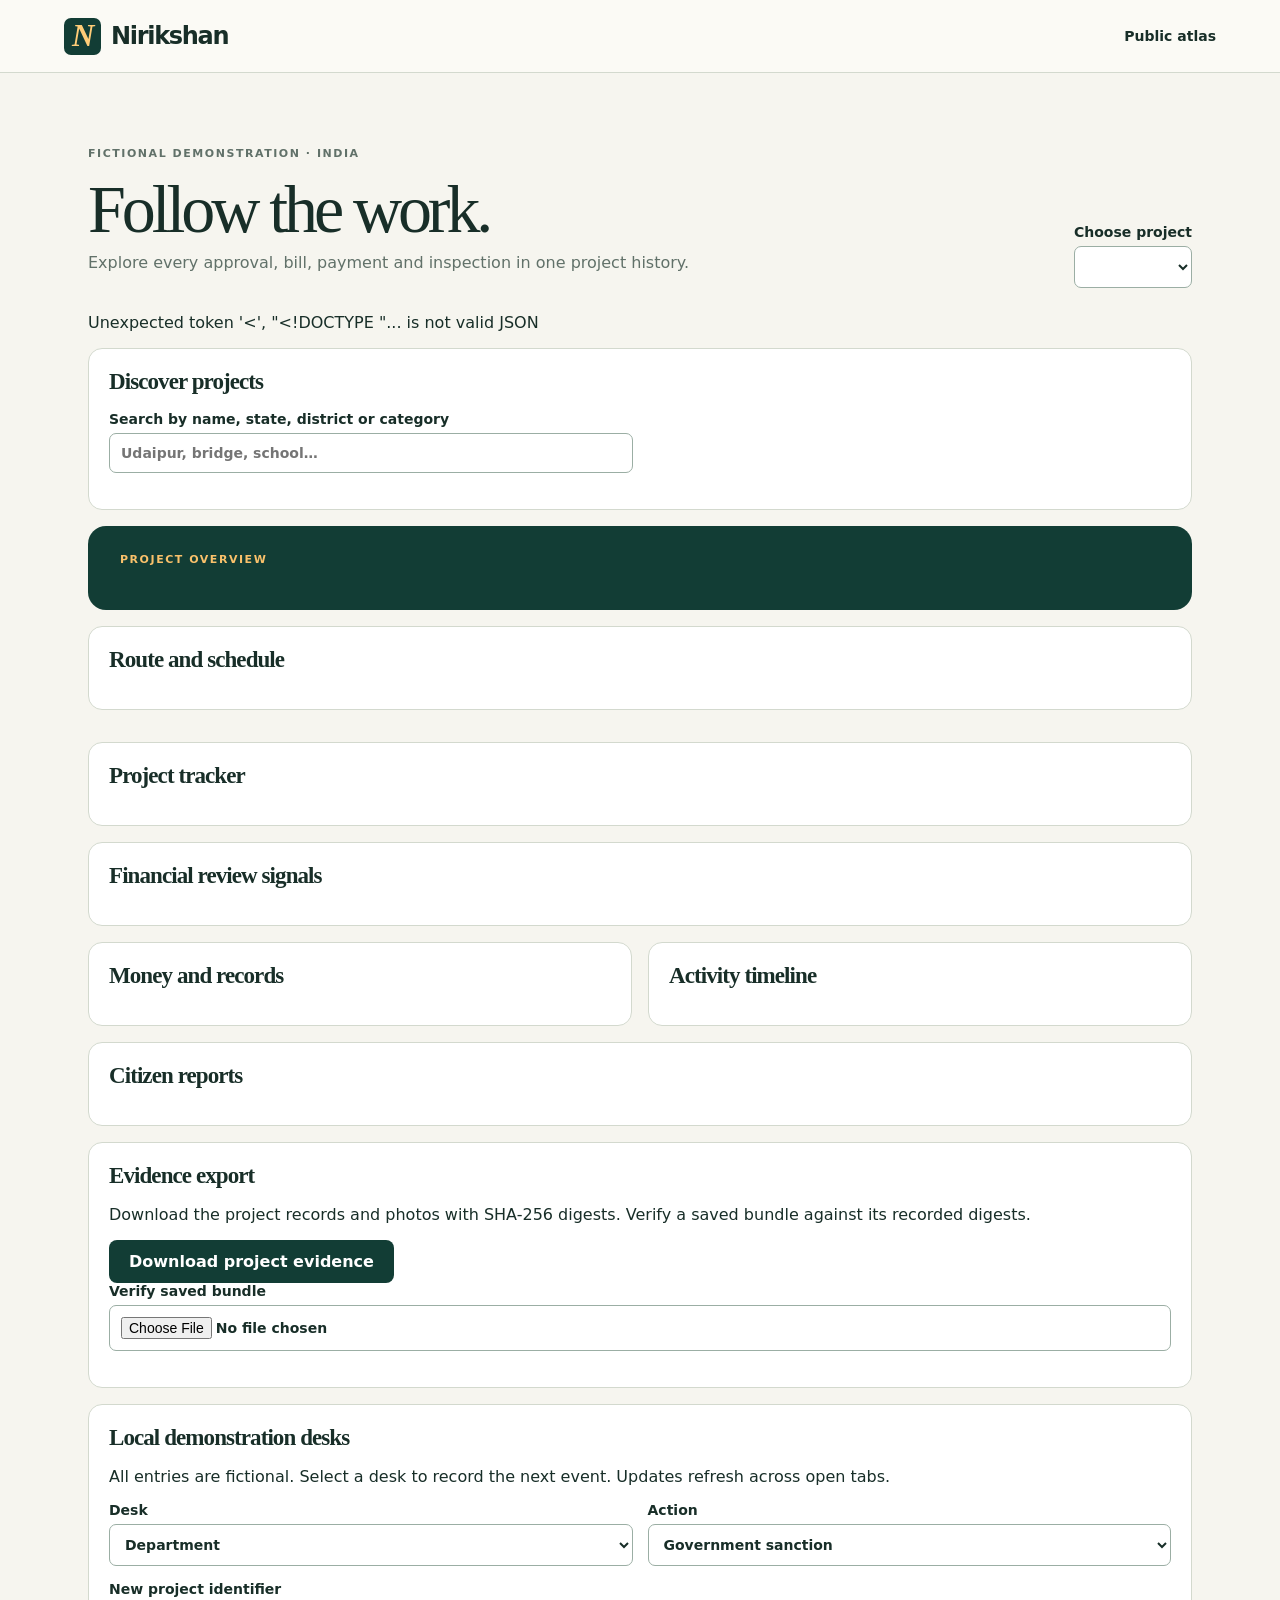
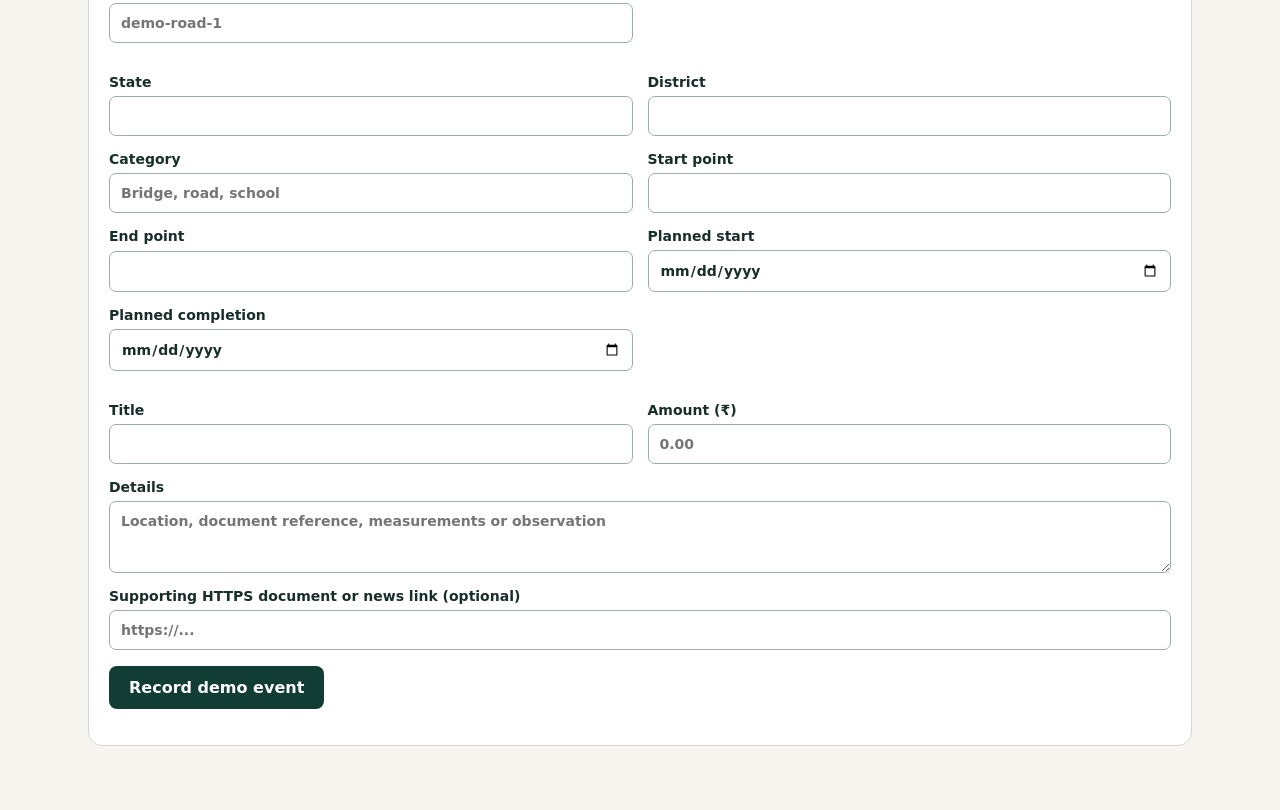
==== web/lifecycle.html @ 46cc98ed "Build interactive public works lifecycle, citizen reporting and evidence verification" ====
<!doctype html>
<html lang="en">
<head>
  <meta charset="utf-8"><meta name="viewport" content="width=device-width, initial-scale=1">
  <title>Project lifecycle · Nirikshan</title>
  <link rel="stylesheet" href="./style.css"><link rel="stylesheet" href="./lifecycle.css"><style>.report-photo{display:block;width:min(100%,320px);height:auto;border-radius:8px;margin:10px 0}#evidenceFields button,#discover button{margin:6px 4px 0 0}.route-track{display:flex;align-items:center;gap:12px;margin:16px 0}.route-track span{flex:1;border-top:4px dashed #397363;min-width:24px}.stages button{display:block;width:100%;background:transparent;color:var(--ink);padding:0;text-align:left}.stages button[aria-pressed=true]{text-decoration:underline;text-underline-offset:4px}.comparison{display:grid;gap:12px;grid-template-columns:repeat(2,minmax(0,1fr))}</style>
  <script defer src="./lifecycle.js"></script>
</head>
<body>
<header><div class="top"><a class="brand" href="./"><span class="mark">N</span>Nirikshan</a><nav><a href="./">Public atlas</a></nav></div></header>
<main class="lifecycle">
  <div class="intro"><div><p class="eyebrow">Fictional demonstration · India</p><h1>Follow the work.</h1><p>Explore every approval, bill, payment and inspection in one project history.</p></div><label>Choose project<select id="project"></select></label></div>
  <div id="status" role="status" aria-live="polite"></div>
  <section class="panel"><h2>Discover projects</h2><div class="fields"><label>Search by name, state, district or category<input id="projectSearch" type="search" placeholder="Udaipur, bridge, school…"></label></div><div id="discover"></div></section>
  <section class="project-banner"><p class="eyebrow">Project overview</p><h2 id="name"></h2><p id="route"></p><p id="current"></p></section>
  <section class="panel"><h2>Route and schedule</h2><div id="routeMap"></div><p id="schedule"></p><p id="progress"></p></section>
  <div class="metrics" id="metrics"></div>
  <section class="panel"><h2>Project tracker</h2><ol id="stages" class="stages"></ol><div id="stageDetail"></div></section>
  <section class="panel"><h2>Financial review signals</h2><div id="riskSummary"></div></section>
  <div class="split"><section class="panel"><h2>Money and records</h2><div id="money"></div></section><section class="panel"><h2>Activity timeline</h2><div id="history"></div></section></div>
  <section class="panel"><h2>Citizen reports</h2><div id="reports"></div></section>
  <section class="panel"><h2>Evidence export</h2><p>Download the project records and photos with SHA-256 digests. Verify a saved bundle against its recorded digests.</p><button type="button" id="export">Download project evidence</button><label>Verify saved bundle<input type="file" accept="application/json" id="verifyFile"></label><p id="verifyResult" role="status"></p></section>
  <section class="panel"><h2>Local demonstration desks</h2><p>All entries are fictional. Select a desk to record the next event. Updates refresh across open tabs.</p>
    <form id="event"><div class="fields">
      <label>Desk<select id="role"><option value="government">Department</option><option value="contractor">Contractor</option><option value="engineer">Engineer</option><option value="citizen">Citizen</option></select></label>
      <label>Action<select id="kind"></select></label>
      <label id="projectIdLabel" hidden>New project identifier<input id="projectId" maxlength="100" placeholder="demo-road-1"></label>
      <div class="wide" id="scopeFields" hidden><div class="fields">
        <label>State<input id="state" maxlength="100"></label><label>District<input id="district" maxlength="100"></label>
        <label>Category<input id="category" maxlength="80" placeholder="Bridge, road, school"></label>
        <label>Start point<input id="startPoint" maxlength="160"></label><label>End point<input id="endPoint" maxlength="160"></label>
        <label>Planned start<input type="date" id="startDate"></label><label>Planned completion<input type="date" id="endDate"></label>
      </div></div>
      <label id="progressField" hidden>Reported physical completion (%)<input type="number" id="progressValue" min="0" max="100" step="1" value="0"></label>
      <label>Title<input id="title" required maxlength="160"></label>
      <label id="amountLabel">Amount (₹)<input id="amount" inputmode="decimal" placeholder="0.00"></label>
      <label id="refLabel">Related record<select id="ref"></select></label>
      <div class="wide" id="quantityFields" hidden><div class="fields">
        <label>Invoice or measurement reference<input id="invoice" maxlength="120"></label>
        <label>Unit<input id="unit" maxlength="32" placeholder="m³"></label>
        <label>Quantity<input id="quantity" inputmode="decimal" placeholder="120.000"></label>
        <label>Contract rate (₹ per unit)<input id="rate" inputmode="decimal" placeholder="6000.00"></label>
      </div></div>
      <label class="wide">Details<textarea id="detail" rows="3" maxlength="4000" placeholder="Location, document reference, measurements or observation"></textarea></label>
      <label class="wide">Supporting HTTPS document or news link (optional)<input id="source" type="url" maxlength="2048" placeholder="https://..."></label>
      <div id="evidenceFields" class="wide" hidden>
        <label>Photo evidence (optional)<input type="file" accept="image/jpeg,image/png" capture="environment" id="photo"></label>
        <p>Use the camera or choose a photo. Image metadata is removed. Photos and location are review evidence.</p>
        <button type="button" id="locate">Use my approximate location</button>
        <button type="button" id="clearLocation">Clear location</button>
        <p id="locStatus" role="status">Location not shared.</p>
      </div>
    </div><button type="submit" id="save">Record demo event</button><p id="result" role="status"></p></form>
  </section>
</main>
</body></html>
---- web/style.css ----
:root{color-scheme:light;--ink:#182e28;--green:#123d35;--soft:#617169;--paper:#f6f5ef;--line:#d3d9ce;--gold:#f9c16b;font-family:system-ui,"Nirmala UI",sans-serif;color:var(--ink);background:var(--paper)}*{box-sizing:border-box}body{margin:0}button,input,select,textarea{font:inherit}button,a{touch-action:manipulation}button{cursor:pointer}a{color:inherit;text-underline-offset:4px}button:focus-visible,a:focus-visible,input:focus-visible,textarea:focus-visible,select:focus-visible{outline:3px solid #c56800;outline-offset:4px}.skip{position:absolute;z-index:3;left:10px;top:-100px;background:white;padding:14px}.skip:focus{top:8px}.top,footer,.workspace,.hero-inner{max-width:1380px;margin:auto;padding-inline:clamp(18px,5vw,80px)}header{background:#fbfaf5;border-bottom:1px solid var(--line)}.top,nav,.brand,footer,footer>div{display:flex;align-items:center}.top{justify-content:space-between;min-height:72px;gap:14px}.brand{text-decoration:none;font-weight:800;font-size:24px;letter-spacing:-1.3px;gap:10px}.mark{width:37px;height:37px;display:grid;place-items:center;background:var(--green);color:#ffcd78;font:bold italic 31px Georgia;border-radius:7px}.brand-local{font-size:14px;letter-spacing:0;border-left:1px solid var(--line);padding-left:10px;font-weight:500}.top nav{gap:25px;font-size:14px;font-weight:600}nav a{text-decoration:none}nav button,.action{border:1px solid var(--line);background:#fffefa;border-radius:7px;padding:10px 16px;color:var(--ink)}.hero{background:var(--green);color:#faf9ec;overflow:hidden}.hero-inner{position:relative;min-height:310px;display:flex;align-items:center}.hero-copy{position:relative;z-index:1;padding-block:36px;width:57%}.eyebrow{font:700 11px/1.5 system-ui,sans-serif;text-transform:uppercase;letter-spacing:.14em;margin:0 0 12px}.hero .eyebrow{color:#f7c87c}.eyebrow i{display:inline-block;width:23px;height:2px;background:currentColor;vertical-align:middle;margin-right:9px}h1,h2,h3,p{margin-top:0}h1,h2{font-family:Georgia,"Nirmala UI",serif;letter-spacing:-.04em}h1{font-size:clamp(42px,5.2vw,78px);line-height:.99;font-weight:500;margin-bottom:15px}h1 em{font-weight:normal;color:var(--gold)}.hero-copy>p:last-child{max-width:420px;font-size:15px;line-height:1.5;margin:0;color:#e1e8de}.drawing{position:absolute;inset:0 0 0 50%;overflow:hidden;background-image:linear-gradient(90deg,#ffffff0a 1px,transparent 1px),linear-gradient(#ffffff0a 1px,transparent 1px);background-size:25px 25px;mask-image:linear-gradient(to right,transparent,#000 15%)}.sun{position:absolute;width:128px;height:128px;border-radius:50%;background:repeating-linear-gradient(-45deg,#e5ba76 0 1px,transparent 1px 4px);right:20%;top:13%}.deck{position:absolute;width:110%;height:23px;background:repeating-linear-gradient(90deg,#c0d0b5 0 2px,transparent 2px 16px);border-block:2px solid #b8c9ad;top:53%;transform:rotate(-3deg);z-index:1}.piers{position:absolute;top:59%;width:110%;height:29%;background:repeating-radial-gradient(ellipse at 50% 101%,transparent 0 65%,#b9c9ac 66% 67%,#406454 68% 75%,#aabfa5 76% 77%,transparent 78%) 0 0/25% 100%;transform:rotate(-3deg);transform-origin:left top}.water{position:absolute;bottom:0;height:20%;width:100%;background:repeating-linear-gradient(-3deg,transparent 0 8px,#b6c6aa42 9px,transparent 10px)}.workspace{display:grid;grid-template-columns:minmax(215px,29%) minmax(0,1fr);gap:clamp(20px,3.4vw,55px);padding-block:38px 60px;align-items:start}aside h2{font-size:30px;margin-bottom:18px}.search{display:flex;align-items:center;gap:8px;border:1px solid #aebcaf;background:#fffefa;padding:0 10px;border-radius:7px}.search span{font-size:25px}.search input{width:100%;background:transparent;border:0;padding:13px 2px;color:var(--ink)}.small,.muted{color:var(--soft);font-size:13px;line-height:1.6}.small{margin:14px 0 8px}.project{display:block;text-align:left;color:var(--ink);width:100%;padding:16px 14px;background:transparent;border:1px solid transparent;border-bottom-color:var(--line);border-radius:6px}.project[aria-current=true]{border-color:#9ab49f;background:#e3ebdf;box-shadow:inset 3px 0 var(--green)}.project strong,.project span{display:block}.project span{font-size:12px;margin-top:6px;color:#496153}article{background:#fffefa;padding:clamp(18px,3vw,40px);border:1px solid var(--line);border-radius:12px;min-height:250px;overflow-wrap:anywhere}article h2{font-size:clamp(28px,3vw,46px);line-height:1.12;margin-bottom:10px}article h3{font-size:20px;letter-spacing:-.035em;margin-bottom:14px}.rail{display:flex;gap:8px;flex-wrap:wrap;border-block:1px solid var(--line);padding-block:9px;margin-block:18px 22px}.rail button{background:transparent;border:0;padding:9px 12px;border-radius:5px;color:var(--ink);font-weight:650;font-size:14px}.rail button[aria-pressed=true],.primary{background:var(--green);color:white}.amount{font:500 clamp(32px,4vw,56px)/1.2 Georgia,serif;letter-spacing:-.04em;margin:4px 0 8px}.feature{border-left:3px solid #b77f32;padding:14px 20px;background:#f5f2e8;margin-bottom:20px}.feature a,.record a{font-size:13px;font-weight:650}.moneyrow{display:flex;align-items:baseline;justify-content:space-between;gap:16px;padding:12px 0;border-bottom:1px solid var(--line)}.moneyrow span{text-align:right}.record{border-top:1px solid var(--line);padding:16px 0}.record p{margin-bottom:6px}.pill{font-size:12px;font-weight:700;color:#426347}.primary{border:0;border-radius:6px;padding:12px 18px}.status{padding:11px 14px;background:#f5f2e8;border-radius:5px}.form{display:grid;gap:13px}.form label{display:grid;gap:5px;font-size:14px;font-weight:650}.form input,.form select,.form textarea{background:#fff;border:1px solid #96a698;border-radius:5px;padding:10px;width:100%}footer{justify-content:space-between;gap:14px;padding-block:25px;border-top:1px solid var(--line);font-size:13px}footer div{gap:14px;flex-wrap:wrap}[hidden]{display:none!important}@media(max-width:750px){.workspace{grid-template-columns:1fr;gap:20px;padding-block:24px}.hero-copy{width:75%}.drawing{left:59%;opacity:.73}.hero-inner{min-height:260px}.top nav{gap:10px}.top nav>a:first-child,.brand-local{display:none}.project{padding:10px}.top{min-height:60px}.hero-copy>p:last-child{max-width:80%}aside h2{margin-bottom:10px}}@media(max-width:410px){.top nav{font-size:12px}.top nav button{padding:8px}.brand{font-size:20px;gap:6px}.moneyrow{display:grid;gap:4px}.moneyrow span{text-align:left}.hero-copy{width:90%}footer div{display:grid;gap:4px}}
.project-tools{display:flex;gap:16px;align-items:center;justify-content:space-between;margin-bottom:18px;font-size:13px;font-weight:650}.project-tools .action{padding:7px 12px}
details{border-top:1px solid var(--line);padding-top:14px;margin-top:18px}summary{cursor:pointer;font-weight:650}details form{margin-top:15px}
---- web/lifecycle.css ----
.lifecycle{max-width:1200px;margin:auto;padding:clamp(18px,4vw,48px);}.intro{display:flex;justify-content:space-between;align-items:end;gap:24px;margin:25px 0}.intro h1{font-size:clamp(38px,6vw,68px);letter-spacing:-.06em;line-height:1;margin:10px 0}.intro p{color:var(--soft)}.project-banner{background:var(--green);color:#fff;border-radius:18px;padding:26px 32px}.project-banner h2{font-size:clamp(25px,4vw,42px);margin:8px 0}.project-banner .eyebrow{color:var(--gold)}.metrics{display:grid;grid-template-columns:repeat(4,minmax(0,1fr));gap:12px;margin:16px 0}.metric,.panel{background:#fff;border:1px solid var(--line);border-radius:14px;padding:20px}.metric span{display:block;color:var(--soft);font-size:13px}.metric strong{display:block;font-size:clamp(18px,2.2vw,29px);margin-top:8px;overflow-wrap:anywhere}.panel{margin:16px 0;min-width:0}.panel h2{margin:0 0 16px;font-size:23px}.stages{list-style:none;display:grid;grid-template-columns:repeat(4,1fr);gap:10px;padding:0;margin:0}.stages li{border:1px solid var(--line);border-radius:9px;padding:12px;font-size:14px}.stages .done{background:#eef5ee;border-color:#b5cdbd}.stages .active{background:#fff2d6;border-color:#c99a40}.stages small{display:block;margin-top:5px;color:#54655d}.split{display:grid;grid-template-columns:1fr 1fr;gap:16px}.split .panel{margin:0}.record{border-bottom:1px solid var(--line);padding:12px 0;overflow-wrap:anywhere}.record:last-child{border:0}.record strong,.record small{display:block}.record p{margin:6px 0;color:var(--soft)}.record small{color:var(--soft)}.flag{color:#814c0a;font-weight:650}.fields{display:grid;grid-template-columns:1fr 1fr;gap:15px;margin:16px 0}.lifecycle label{display:grid;gap:6px;font-size:14px;font-weight:600}.lifecycle input,.lifecycle select,.lifecycle textarea{width:100%;padding:11px;border:1px solid #9baea4;border-radius:7px;background:#fff;color:var(--ink)}.wide{grid-column:1/-1}.lifecycle button{background:var(--green);color:white;border:0;border-radius:8px;padding:12px 20px;font-weight:650}.lifecycle [hidden]{display:none!important}#status,#result{overflow-wrap:anywhere}@media(max-width:680px){.intro{display:block}.metrics,.stages{grid-template-columns:repeat(2,minmax(0,1fr))}.split,.fields{grid-template-columns:1fr}.project-banner{padding:20px}.panel{padding:16px}}
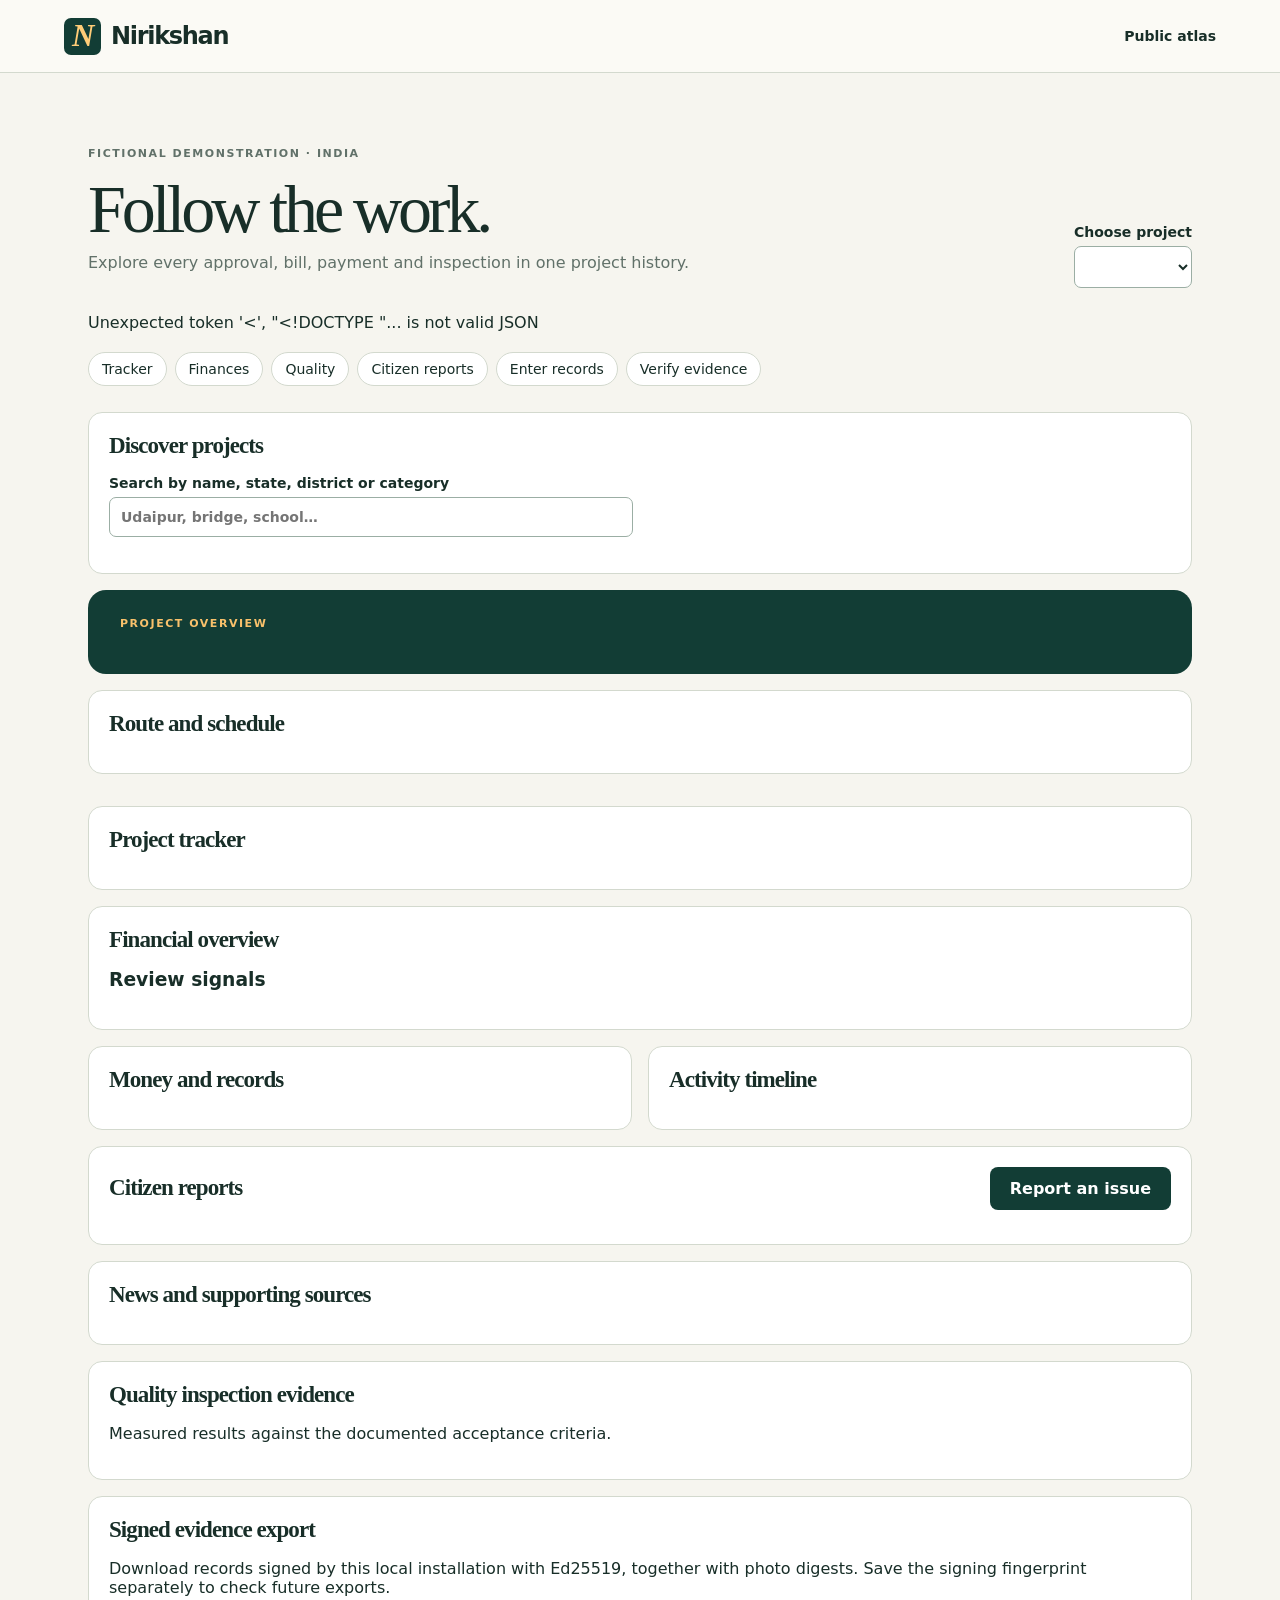
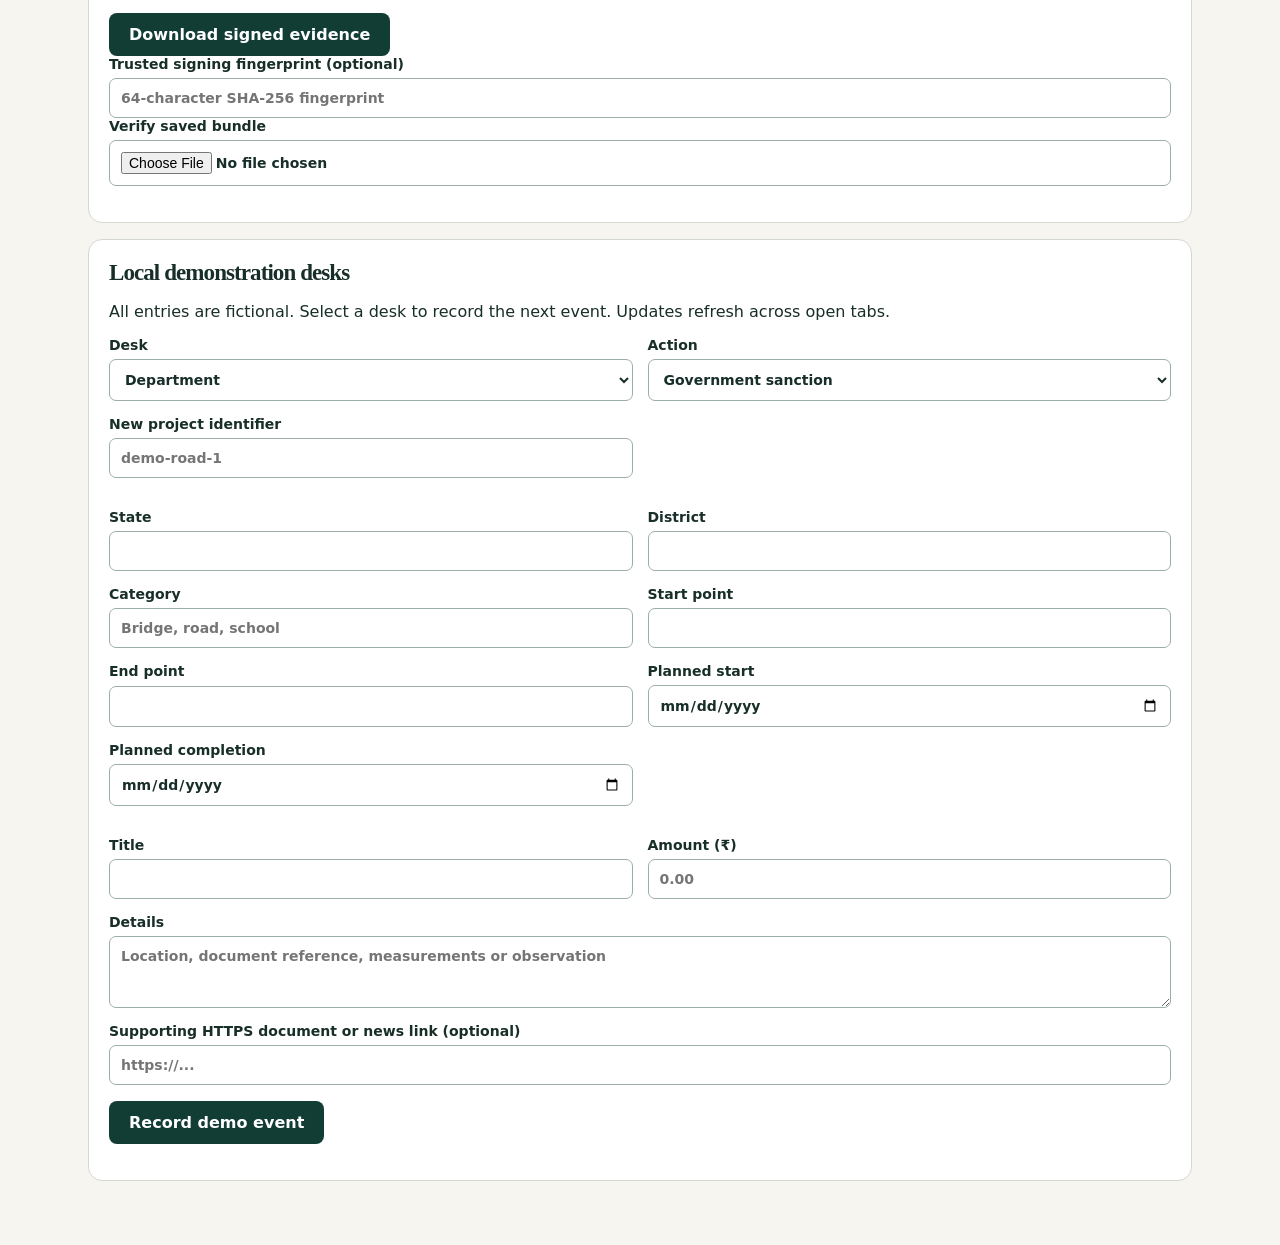
==== commit 49fb5fa9: "Add signed evidence, measurable quality inspections and bilingual records requests" ====
--- a/web/lifecycle.html
+++ b/web/lifecycle.html
@@ -5,22 +5,35 @@
   <title>Project lifecycle · Nirikshan</title>
   <link rel="stylesheet" href="./style.css"><link rel="stylesheet" href="./lifecycle.css"><style>.report-photo{display:block;width:min(100%,320px);height:auto;border-radius:8px;margin:10px 0}#evidenceFields button,#discover button{margin:6px 4px 0 0}.route-track{display:flex;align-items:center;gap:12px;margin:16px 0}.route-track span{flex:1;border-top:4px dashed #397363;min-width:24px}.stages button{display:block;width:100%;background:transparent;color:var(--ink);padding:0;text-align:left}.stages button[aria-pressed=true]{text-decoration:underline;text-underline-offset:4px}.comparison{display:grid;gap:12px;grid-template-columns:repeat(2,minmax(0,1fr))}</style>
   <script defer src="./lifecycle.js"></script>
+  <style>
+    .jump-nav{position:sticky;top:0;z-index:2;display:flex;gap:8px;overflow:auto;background:var(--paper);padding:10px 0;margin:10px 0;scrollbar-width:thin}
+    .jump-nav a{white-space:nowrap;text-decoration:none;border:1px solid var(--line);border-radius:30px;padding:8px 13px;background:#fff;font-size:14px}
+    .jump-nav a:hover{background:#e6efe9}.panel[id]{scroll-margin-top:68px}
+    .fund-row{margin:13px 0}.fund-heading{display:flex;justify-content:space-between;gap:12px;margin-bottom:6px;font-size:14px;flex-wrap:wrap}
+    .fund-track{height:12px;background:#edf0e9;border-radius:8px;overflow:hidden}.fund-bar{background:#367861;height:100%;border-radius:8px;min-width:0}
+    .fund-row:last-child .fund-bar{background:#bd812b}.section-heading{display:flex;justify-content:space-between;align-items:center;gap:14px;flex-wrap:wrap}.section-heading h2{margin:0}
+    #reportStats{margin:14px 0;color:var(--soft);font-weight:650}#nextAction{margin:15px 0}#verifyResult{overflow-wrap:anywhere}
+    @media(max-width:680px){.jump-nav{margin-inline:-6px}.fund-heading strong{font-size:13px}}
+  </style>
 </head>
 <body>
 <header><div class="top"><a class="brand" href="./"><span class="mark">N</span>Nirikshan</a><nav><a href="./">Public atlas</a></nav></div></header>
 <main class="lifecycle">
   <div class="intro"><div><p class="eyebrow">Fictional demonstration · India</p><h1>Follow the work.</h1><p>Explore every approval, bill, payment and inspection in one project history.</p></div><label>Choose project<select id="project"></select></label></div>
   <div id="status" role="status" aria-live="polite"></div>
+  <nav class="jump-nav" aria-label="Project sections"><a href="#tracker">Tracker</a><a href="#finance">Finances</a><a href="#quality">Quality</a><a href="#citizen">Citizen reports</a><a href="#desk">Enter records</a><a href="#verification">Verify evidence</a></nav>
   <section class="panel"><h2>Discover projects</h2><div class="fields"><label>Search by name, state, district or category<input id="projectSearch" type="search" placeholder="Udaipur, bridge, school…"></label></div><div id="discover"></div></section>
   <section class="project-banner"><p class="eyebrow">Project overview</p><h2 id="name"></h2><p id="route"></p><p id="current"></p></section>
   <section class="panel"><h2>Route and schedule</h2><div id="routeMap"></div><p id="schedule"></p><p id="progress"></p></section>
   <div class="metrics" id="metrics"></div>
-  <section class="panel"><h2>Project tracker</h2><ol id="stages" class="stages"></ol><div id="stageDetail"></div></section>
-  <section class="panel"><h2>Financial review signals</h2><div id="riskSummary"></div></section>
+  <section class="panel" id="tracker"><h2>Project tracker</h2><ol id="stages" class="stages"></ol><div id="stageDetail"></div></section>
+  <section class="panel" id="finance"><h2>Financial overview</h2><div id="fundFlow"></div><h3>Review signals</h3><div id="riskSummary"></div></section>
   <div class="split"><section class="panel"><h2>Money and records</h2><div id="money"></div></section><section class="panel"><h2>Activity timeline</h2><div id="history"></div></section></div>
-  <section class="panel"><h2>Citizen reports</h2><div id="reports"></div></section>
-  <section class="panel"><h2>Evidence export</h2><p>Download the project records and photos with SHA-256 digests. Verify a saved bundle against its recorded digests.</p><button type="button" id="export">Download project evidence</button><label>Verify saved bundle<input type="file" accept="application/json" id="verifyFile"></label><p id="verifyResult" role="status"></p></section>
-  <section class="panel"><h2>Local demonstration desks</h2><p>All entries are fictional. Select a desk to record the next event. Updates refresh across open tabs.</p>
+  <section class="panel" id="citizen"><div class="section-heading"><h2>Citizen reports</h2><button type="button" id="reportNow">Report an issue</button></div><div id="reportStats"></div><div id="reports"></div></section>
+  <section class="panel"><h2>News and supporting sources</h2><div id="newsList"></div></section>
+  <section class="panel" id="quality"><h2>Quality inspection evidence</h2><p>Measured results against the documented acceptance criteria.</p><div id="qualityResults"></div></section>
+  <section class="panel" id="verification"><h2>Signed evidence export</h2><p>Download records signed by this local installation with Ed25519, together with photo digests. Save the signing fingerprint separately to check future exports.</p><button type="button" id="export">Download signed evidence</button><label>Trusted signing fingerprint (optional)<input id="trustedKey" maxlength="64" placeholder="64-character SHA-256 fingerprint"></label><label>Verify saved bundle<input type="file" accept="application/json" id="verifyFile"></label><p id="verifyResult" role="status"></p></section>
+  <section class="panel" id="desk"><h2>Local demonstration desks</h2><p>All entries are fictional. Select a desk to record the next event. Updates refresh across open tabs.</p><div id="nextAction"></div>
     <form id="event"><div class="fields">
       <label>Desk<select id="role"><option value="government">Department</option><option value="contractor">Contractor</option><option value="engineer">Engineer</option><option value="citizen">Citizen</option></select></label>
       <label>Action<select id="kind"></select></label>
@@ -43,6 +56,13 @@
       </div></div>
       <label class="wide">Details<textarea id="detail" rows="3" maxlength="4000" placeholder="Location, document reference, measurements or observation"></textarea></label>
       <label class="wide">Supporting HTTPS document or news link (optional)<input id="source" type="url" maxlength="2048" placeholder="https://..."></label>
+      <div class="wide" id="qualityFields" hidden><div class="fields">
+        <label>Sample or lab reference<input id="sample" maxlength="120"></label>
+        <label>Measurement unit<input id="testUnit" maxlength="32" placeholder="MPa"></label>
+        <label>Acceptance rule<select id="testRule"><option value="minimum">At least</option><option value="maximum">At most</option></select></label>
+        <label>Specified limit<input id="testLimit" inputmode="decimal"></label>
+        <label>Measured result<input id="testValue" inputmode="decimal"></label>
+      </div></div>
       <div id="evidenceFields" class="wide" hidden>
         <label>Photo evidence (optional)<input type="file" accept="image/jpeg,image/png" capture="environment" id="photo"></label>
         <p>Use the camera or choose a photo. Image metadata is removed. Photos and location are review evidence.</p>
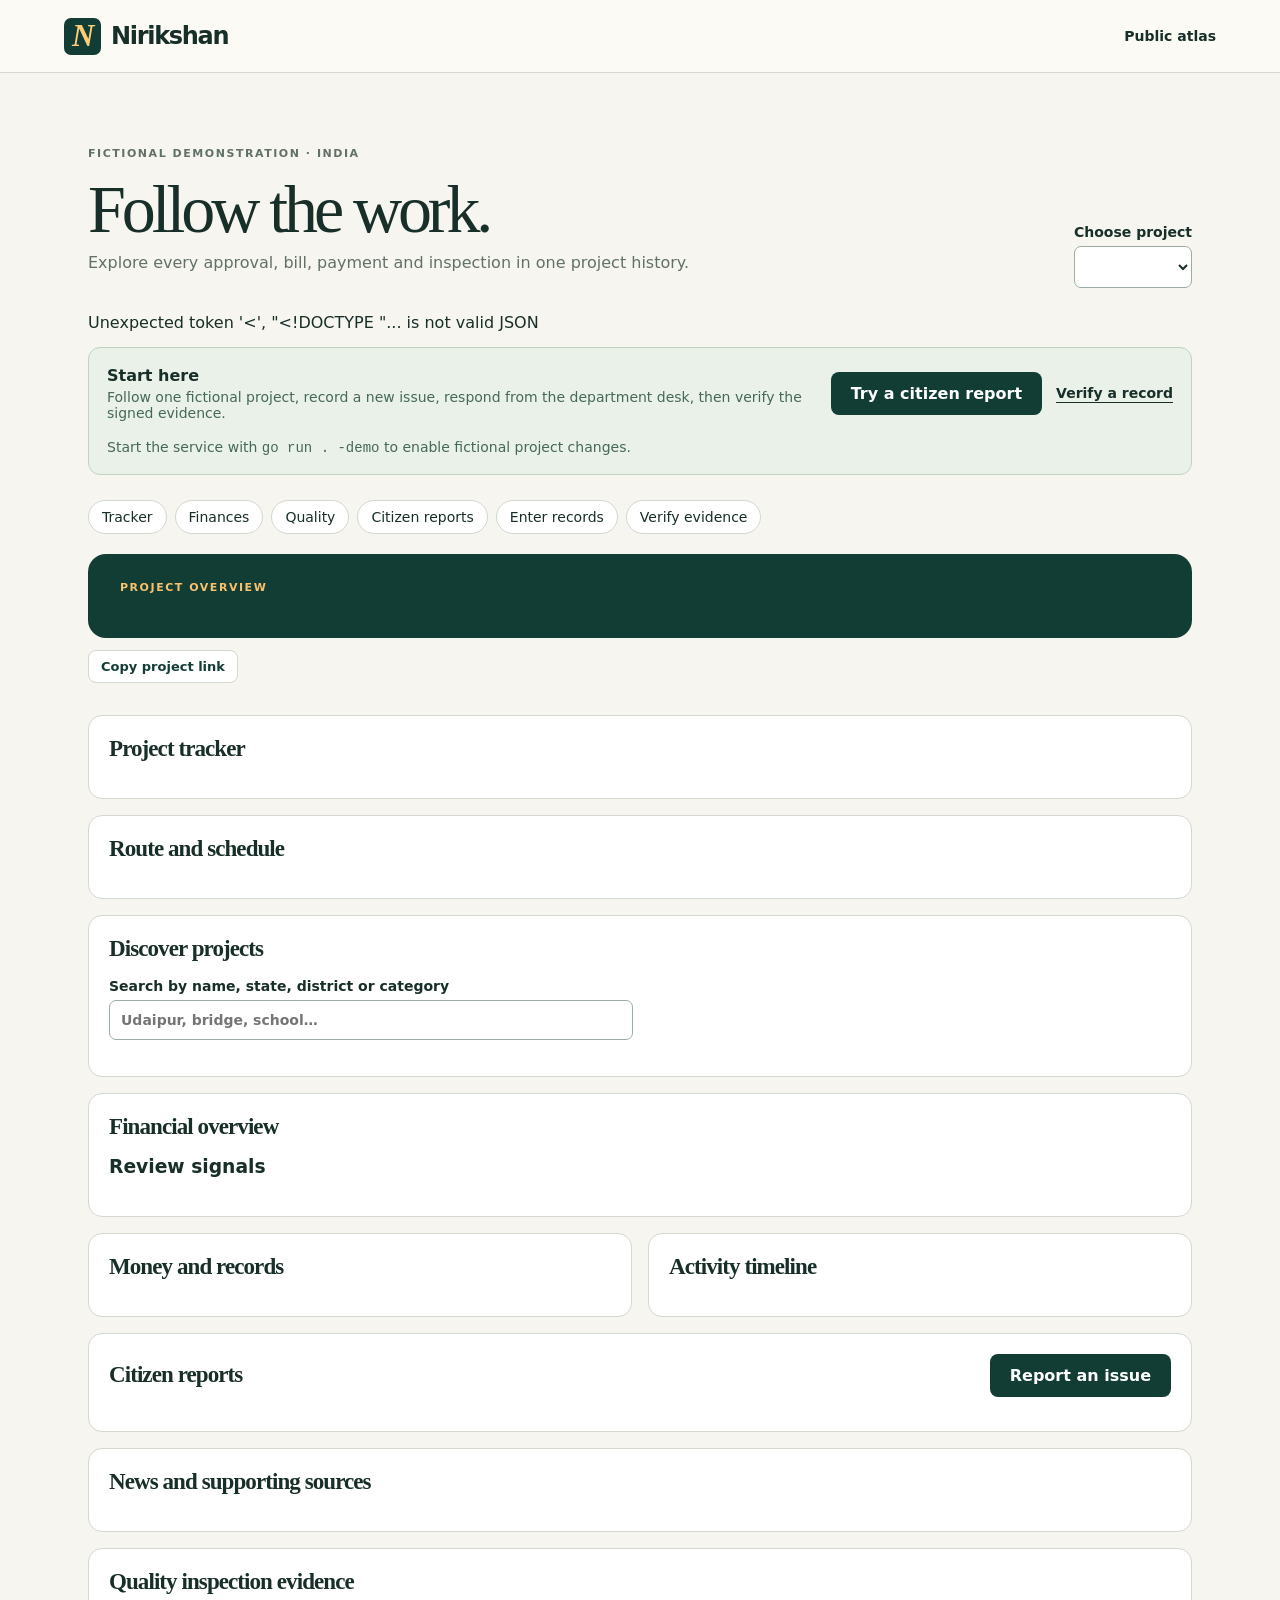
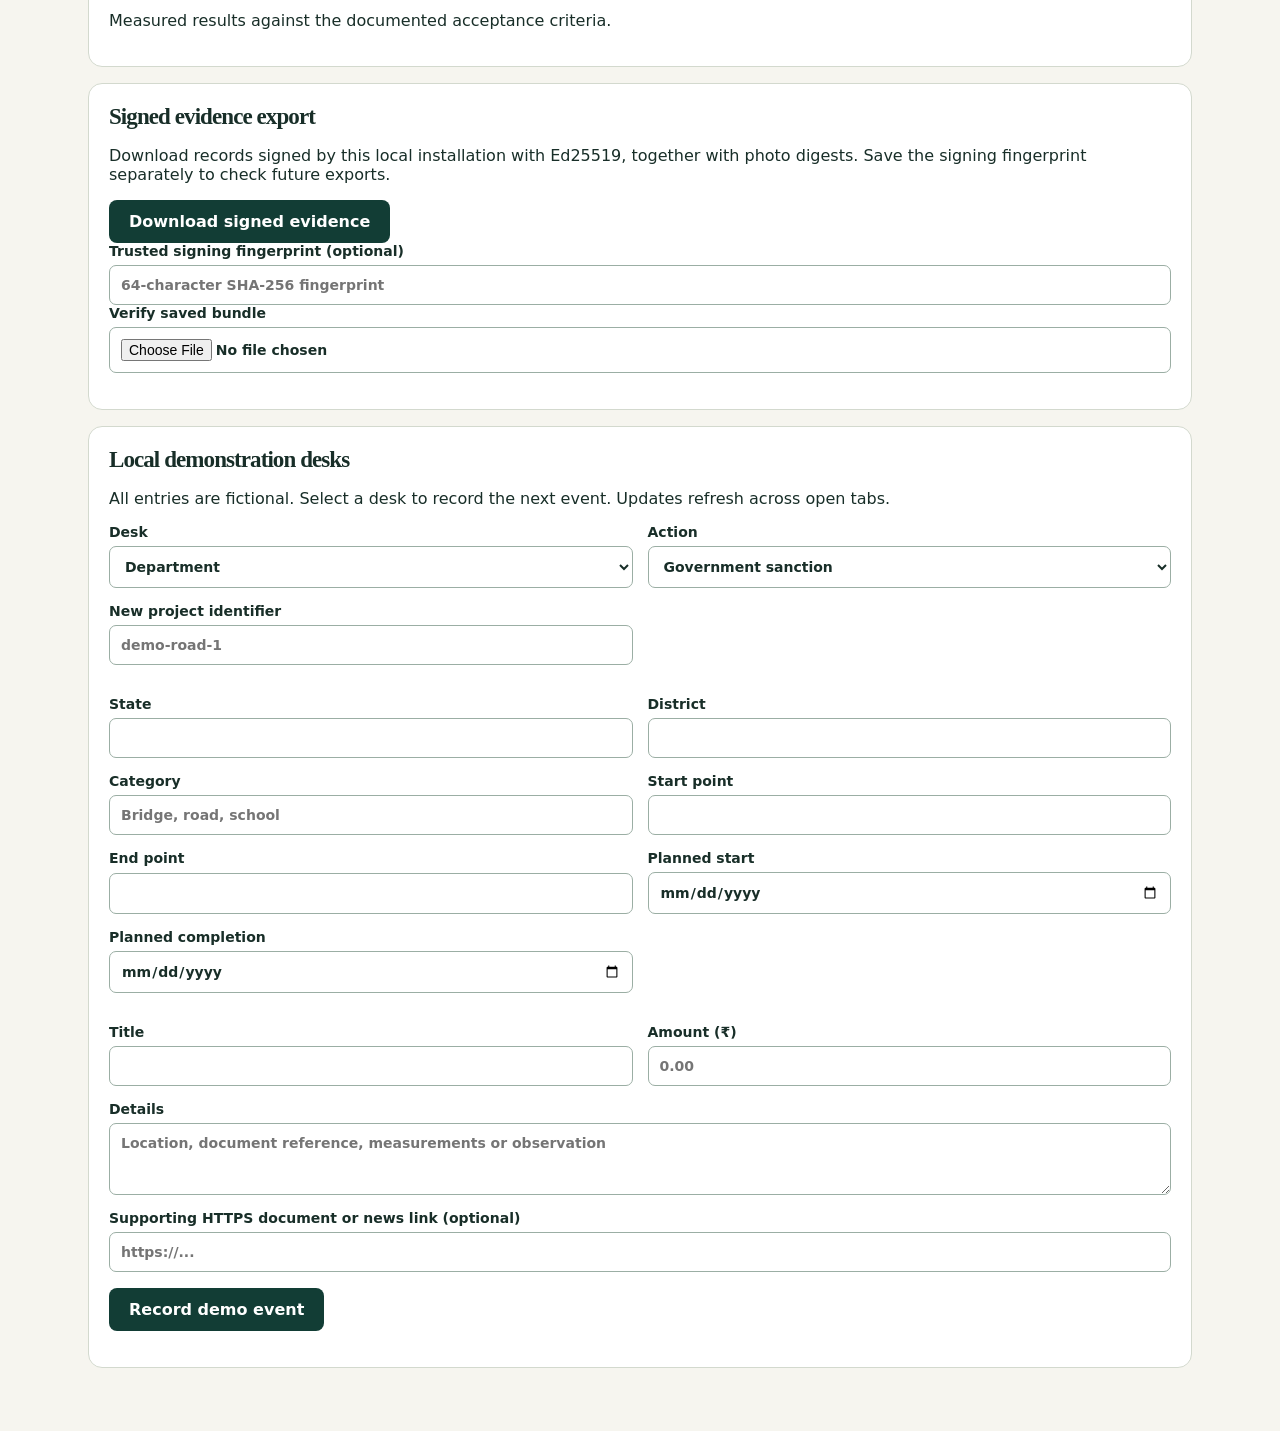
==== commit cc8cc1a8: "Finish showcase-ready Nirikshan demo with full lifecycle, independent verification and project prese" ====
--- a/web/lifecycle.html
+++ b/web/lifecycle.html
@@ -13,6 +13,8 @@
     .fund-track{height:12px;background:#edf0e9;border-radius:8px;overflow:hidden}.fund-bar{background:#367861;height:100%;border-radius:8px;min-width:0}
     .fund-row:last-child .fund-bar{background:#bd812b}.section-heading{display:flex;justify-content:space-between;align-items:center;gap:14px;flex-wrap:wrap}.section-heading h2{margin:0}
     #reportStats{margin:14px 0;color:var(--soft);font-weight:650}#nextAction{margin:15px 0}#verifyResult{overflow-wrap:anywhere}
+    .demo-guide{display:flex;align-items:center;gap:14px;flex-wrap:wrap;padding:18px;background:#e9f1e8;border:1px solid #c0d3be;border-radius:12px;margin:15px 0}.demo-guide div{flex:1 1 280px}.demo-guide p{margin:4px 0 0;font-size:14px;color:#466858}.demo-guide a{font-size:14px;font-weight:650}.demo-guide .guide-note{flex-basis:100%}.project-link{display:flex;gap:12px;align-items:center;margin:12px 0}.project-link button{background:#fff;color:var(--green);border:1px solid var(--line);font-size:13px;padding:8px 12px}.record-actions{display:flex;flex-wrap:wrap;gap:8px;margin:10px 0}.record-actions button{font-size:12px;padding:7px 10px}.fund-row .fund-heading{font-variant-numeric:tabular-nums}
+    .metric strong{font-size:clamp(16px,1.8vw,26px);font-variant-numeric:tabular-nums}
     @media(max-width:680px){.jump-nav{margin-inline:-6px}.fund-heading strong{font-size:13px}}
   </style>
 </head>
@@ -21,12 +23,19 @@
 <main class="lifecycle">
   <div class="intro"><div><p class="eyebrow">Fictional demonstration · India</p><h1>Follow the work.</h1><p>Explore every approval, bill, payment and inspection in one project history.</p></div><label>Choose project<select id="project"></select></label></div>
   <div id="status" role="status" aria-live="polite"></div>
+  <section class="demo-guide" aria-label="Demo walkthrough">
+    <div><strong>Start here</strong><p>Follow one fictional project, record a new issue, respond from the department desk, then verify the signed evidence.</p></div>
+    <button type="button" id="guideReport">Try a citizen report</button>
+    <a href="#verification">Verify a record</a>
+    <p class="guide-note" id="demoSetup" hidden>Start the service with <code>go run . -demo</code> to enable fictional project changes.</p>
+  </section>
   <nav class="jump-nav" aria-label="Project sections"><a href="#tracker">Tracker</a><a href="#finance">Finances</a><a href="#quality">Quality</a><a href="#citizen">Citizen reports</a><a href="#desk">Enter records</a><a href="#verification">Verify evidence</a></nav>
-  <section class="panel"><h2>Discover projects</h2><div class="fields"><label>Search by name, state, district or category<input id="projectSearch" type="search" placeholder="Udaipur, bridge, school…"></label></div><div id="discover"></div></section>
   <section class="project-banner"><p class="eyebrow">Project overview</p><h2 id="name"></h2><p id="route"></p><p id="current"></p></section>
-  <section class="panel"><h2>Route and schedule</h2><div id="routeMap"></div><p id="schedule"></p><p id="progress"></p></section>
+  <div class="project-link"><button type="button" id="copyProject">Copy project link</button><span id="linkStatus" role="status"></span></div>
   <div class="metrics" id="metrics"></div>
   <section class="panel" id="tracker"><h2>Project tracker</h2><ol id="stages" class="stages"></ol><div id="stageDetail"></div></section>
+  <section class="panel"><h2>Route and schedule</h2><div id="routeMap"></div><p id="schedule"></p><p id="progress"></p></section>
+  <section class="panel"><h2>Discover projects</h2><div class="fields"><label>Search by name, state, district or category<input id="projectSearch" type="search" placeholder="Udaipur, bridge, school…"></label></div><div id="discover"></div></section>
   <section class="panel" id="finance"><h2>Financial overview</h2><div id="fundFlow"></div><h3>Review signals</h3><div id="riskSummary"></div></section>
   <div class="split"><section class="panel"><h2>Money and records</h2><div id="money"></div></section><section class="panel"><h2>Activity timeline</h2><div id="history"></div></section></div>
   <section class="panel" id="citizen"><div class="section-heading"><h2>Citizen reports</h2><button type="button" id="reportNow">Report an issue</button></div><div id="reportStats"></div><div id="reports"></div></section>
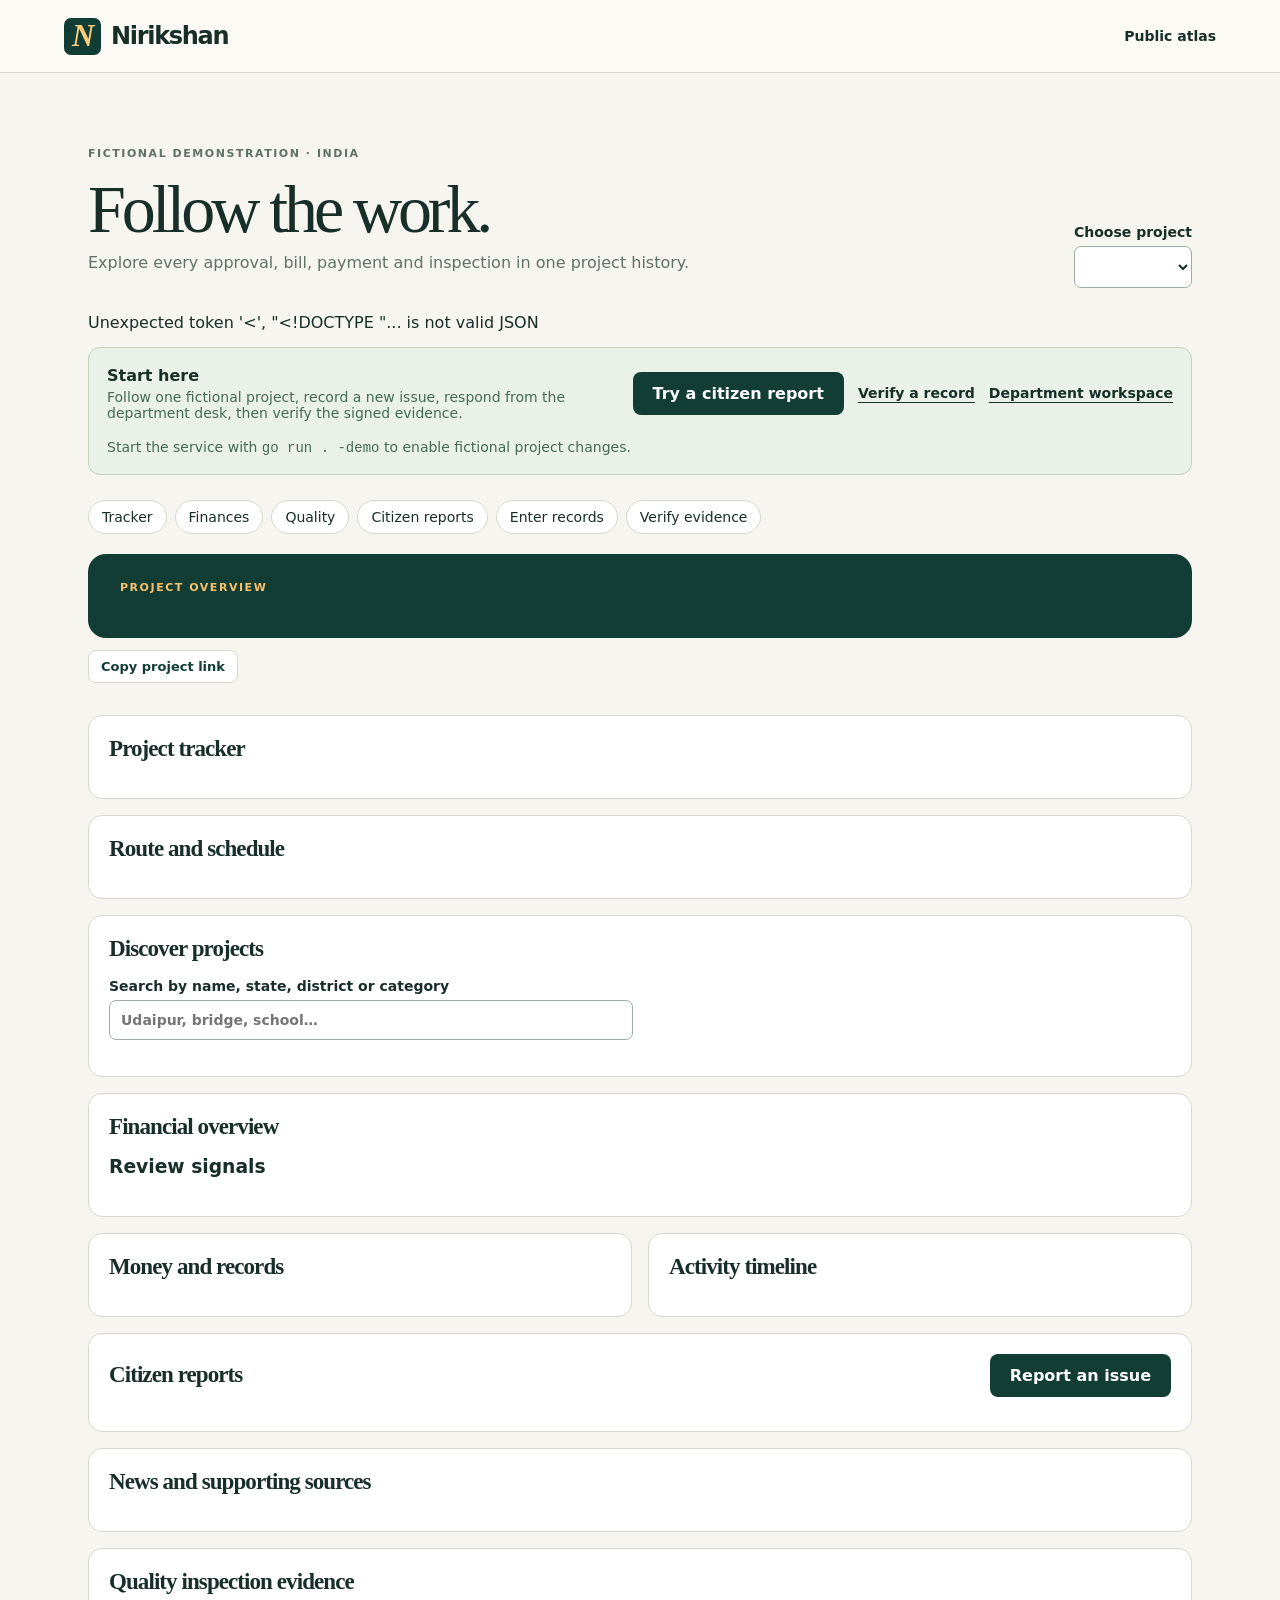
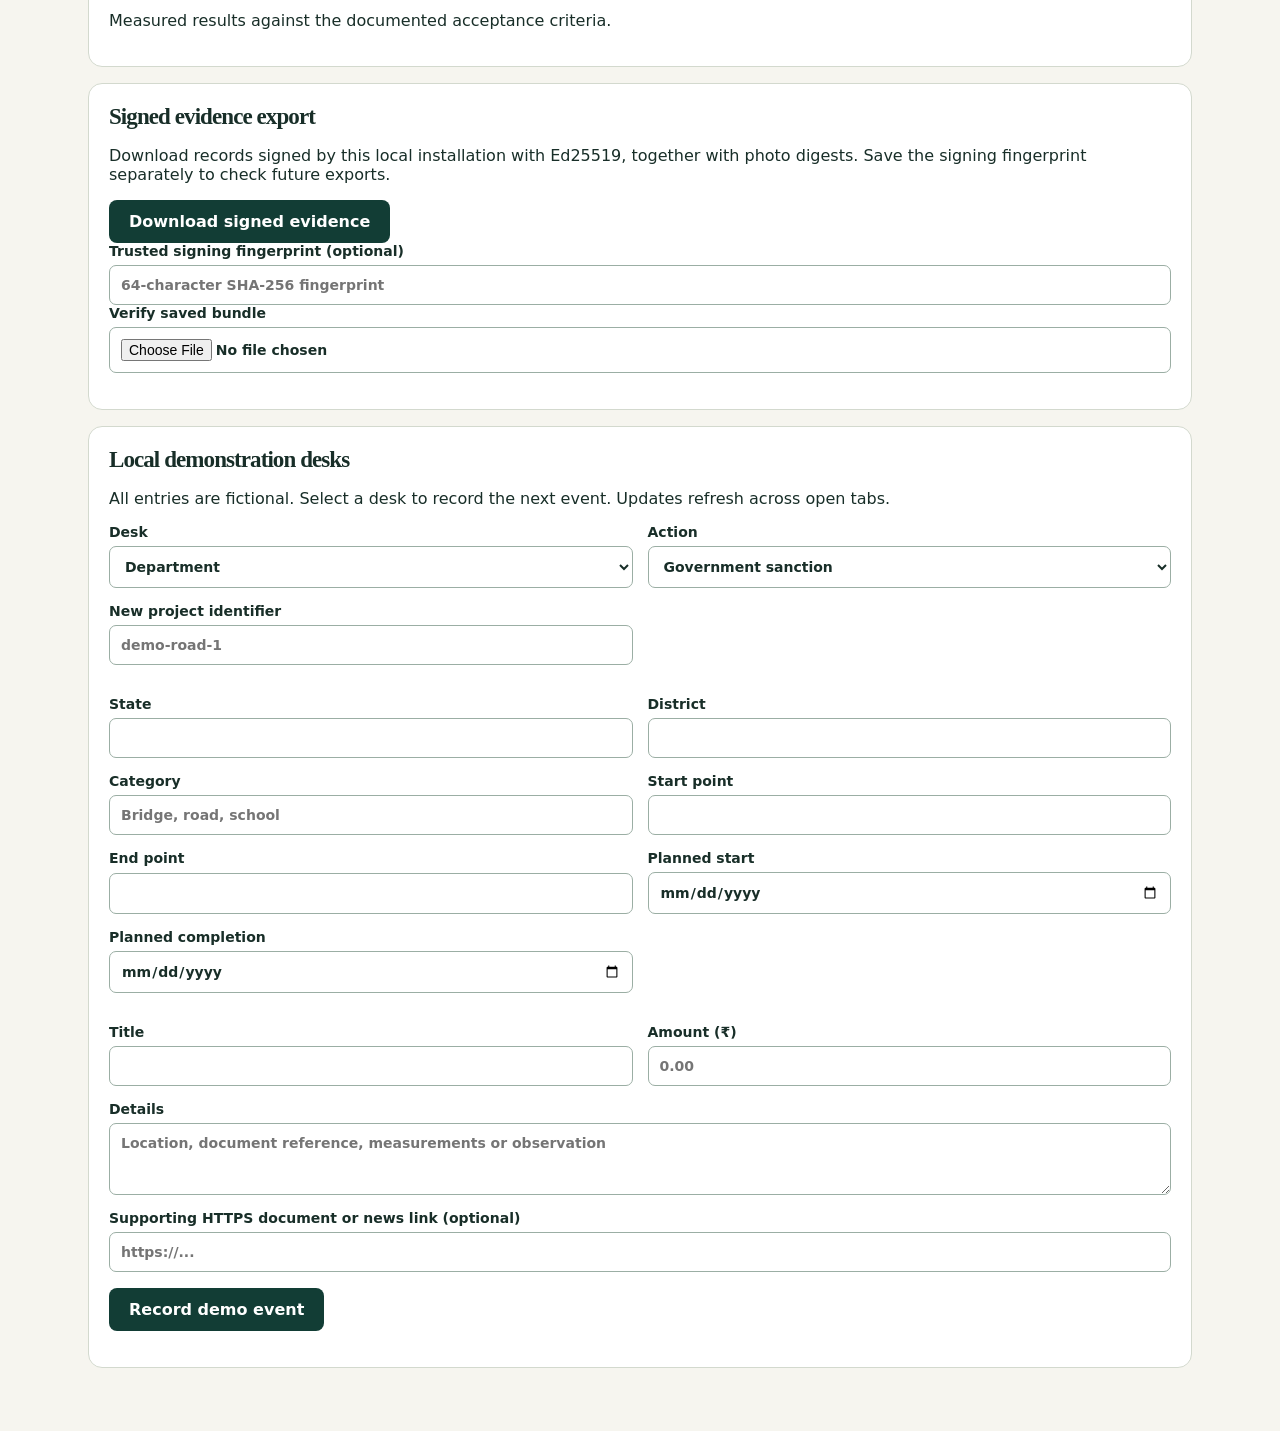
==== commit d902eb5c: "Add authenticated project workspace and audit exports" ====
--- a/web/lifecycle.html
+++ b/web/lifecycle.html
@@ -4,6 +4,8 @@
   <meta charset="utf-8"><meta name="viewport" content="width=device-width, initial-scale=1">
   <title>Project lifecycle · Nirikshan</title>
   <link rel="stylesheet" href="./style.css"><link rel="stylesheet" href="./lifecycle.css"><style>.report-photo{display:block;width:min(100%,320px);height:auto;border-radius:8px;margin:10px 0}#evidenceFields button,#discover button{margin:6px 4px 0 0}.route-track{display:flex;align-items:center;gap:12px;margin:16px 0}.route-track span{flex:1;border-top:4px dashed #397363;min-width:24px}.stages button{display:block;width:100%;background:transparent;color:var(--ink);padding:0;text-align:left}.stages button[aria-pressed=true]{text-decoration:underline;text-underline-offset:4px}.comparison{display:grid;gap:12px;grid-template-columns:repeat(2,minmax(0,1fr))}</style>
+  <script defer src="./tender-import.js"></script>
+  <script defer src="./workspace.js"></script>
   <script defer src="./lifecycle.js"></script>
   <style>
     .jump-nav{position:sticky;top:0;z-index:2;display:flex;gap:8px;overflow:auto;background:var(--paper);padding:10px 0;margin:10px 0;scrollbar-width:thin}
@@ -21,14 +23,27 @@
 <body>
 <header><div class="top"><a class="brand" href="./"><span class="mark">N</span>Nirikshan</a><nav><a href="./">Public atlas</a></nav></div></header>
 <main class="lifecycle">
-  <div class="intro"><div><p class="eyebrow">Fictional demonstration · India</p><h1>Follow the work.</h1><p>Explore every approval, bill, payment and inspection in one project history.</p></div><label>Choose project<select id="project"></select></label></div>
+  <div class="intro"><div><p class="eyebrow" id="modeLabel">Fictional demonstration · India</p><h1>Follow the work.</h1><p>Explore every approval, bill, payment and inspection in one project history.</p></div><label>Choose project<select id="project"></select></label></div>
   <div id="status" role="status" aria-live="polite"></div>
+  <section class="panel" id="workspaceAccount" hidden>
+    <h2>Workspace access</h2>
+    <form id="signIn"><div class="fields">
+      <label>Username<input id="accountName" autocomplete="username" maxlength="64" required></label>
+      <label>Password<input id="accountPassword" type="password" autocomplete="current-password" maxlength="256" required></label>
+    </div><button type="submit">Sign in</button></form>
+    <div id="signedIn" hidden><span id="accountStatus"></span> <button type="button" id="signOut">Sign out</button></div>
+    <p id="sessionStatus" role="status"></p>
+  </section>
   <section class="demo-guide" aria-label="Demo walkthrough">
     <div><strong>Start here</strong><p>Follow one fictional project, record a new issue, respond from the department desk, then verify the signed evidence.</p></div>
     <button type="button" id="guideReport">Try a citizen report</button>
     <a href="#verification">Verify a record</a>
+    <a href="./lifecycle.html?mode=workspace">Department workspace</a>
     <p class="guide-note" id="demoSetup" hidden>Start the service with <code>go run . -demo</code> to enable fictional project changes.</p>
   </section>
+  <div id="workspaceContent">
+  <section class="panel" id="portfolio" hidden><h2>Project portfolio</h2><div id="portfolioProjects" class="metrics"></div></section>
+  <div id="projectContent">
   <nav class="jump-nav" aria-label="Project sections"><a href="#tracker">Tracker</a><a href="#finance">Finances</a><a href="#quality">Quality</a><a href="#citizen">Citizen reports</a><a href="#desk">Enter records</a><a href="#verification">Verify evidence</a></nav>
   <section class="project-banner"><p class="eyebrow">Project overview</p><h2 id="name"></h2><p id="route"></p><p id="current"></p></section>
   <div class="project-link"><button type="button" id="copyProject">Copy project link</button><span id="linkStatus" role="status"></span></div>
@@ -41,8 +56,9 @@
   <section class="panel" id="citizen"><div class="section-heading"><h2>Citizen reports</h2><button type="button" id="reportNow">Report an issue</button></div><div id="reportStats"></div><div id="reports"></div></section>
   <section class="panel"><h2>News and supporting sources</h2><div id="newsList"></div></section>
   <section class="panel" id="quality"><h2>Quality inspection evidence</h2><p>Measured results against the documented acceptance criteria.</p><div id="qualityResults"></div></section>
-  <section class="panel" id="verification"><h2>Signed evidence export</h2><p>Download records signed by this local installation with Ed25519, together with photo digests. Save the signing fingerprint separately to check future exports.</p><button type="button" id="export">Download signed evidence</button><label>Trusted signing fingerprint (optional)<input id="trustedKey" maxlength="64" placeholder="64-character SHA-256 fingerprint"></label><label>Verify saved bundle<input type="file" accept="application/json" id="verifyFile"></label><p id="verifyResult" role="status"></p></section>
-  <section class="panel" id="desk"><h2>Local demonstration desks</h2><p>All entries are fictional. Select a desk to record the next event. Updates refresh across open tabs.</p><div id="nextAction"></div>
+  <section class="panel" id="verification"><h2>Signed evidence export</h2><p>Download records signed by this local installation with Ed25519, together with photo digests. Save the signing fingerprint separately to check future exports.</p><button type="button" id="export">Download signed evidence</button> <a id="auditDownload" hidden>Download audit CSV</a><label>Trusted signing fingerprint (optional)<input id="trustedKey" maxlength="64" placeholder="64-character SHA-256 fingerprint"></label><label>Verify saved bundle<input type="file" accept="application/json" id="verifyFile"></label><p id="verifyResult" role="status"></p></section>
+  </div>
+  <section class="panel" id="desk"><h2 id="deskHeading">Local demonstration desks</h2><p id="deskDescription">All entries are fictional. Select a desk to record the next event. Updates refresh across open tabs.</p><div id="nextAction"></div>
     <form id="event"><div class="fields">
       <label>Desk<select id="role"><option value="government">Department</option><option value="contractor">Contractor</option><option value="engineer">Engineer</option><option value="citizen">Citizen</option></select></label>
       <label>Action<select id="kind"></select></label>
@@ -54,6 +70,14 @@
         <label>Planned start<input type="date" id="startDate"></label><label>Planned completion<input type="date" id="endDate"></label>
       </div></div>
       <label id="progressField" hidden>Reported physical completion (%)<input type="number" id="progressValue" min="0" max="100" step="1" value="0"></label>
+      <details id="tenderImport" class="wide" hidden>
+        <summary>Import tender notice text</summary>
+        <p>Choose a UTF-8 text file or paste text from a tender notice or a text-based PDF. Review the extracted fields before recording the tender.</p>
+        <label>Text file<input type="file" id="tenderFile" accept=".txt,text/plain"></label>
+        <label>Notice text<textarea id="tenderText" rows="5" maxlength="150000"></textarea></label>
+        <button type="button" id="extractTender">Extract fields</button>
+        <p id="tenderStatus" role="status"></p>
+      </details>
       <label>Title<input id="title" required maxlength="160"></label>
       <label id="amountLabel">Amount (₹)<input id="amount" inputmode="decimal" placeholder="0.00"></label>
       <label id="refLabel">Related record<select id="ref"></select></label>
@@ -81,5 +105,6 @@
       </div>
     </div><button type="submit" id="save">Record demo event</button><p id="result" role="status"></p></form>
   </section>
+  </div>
 </main>
 </body></html>
